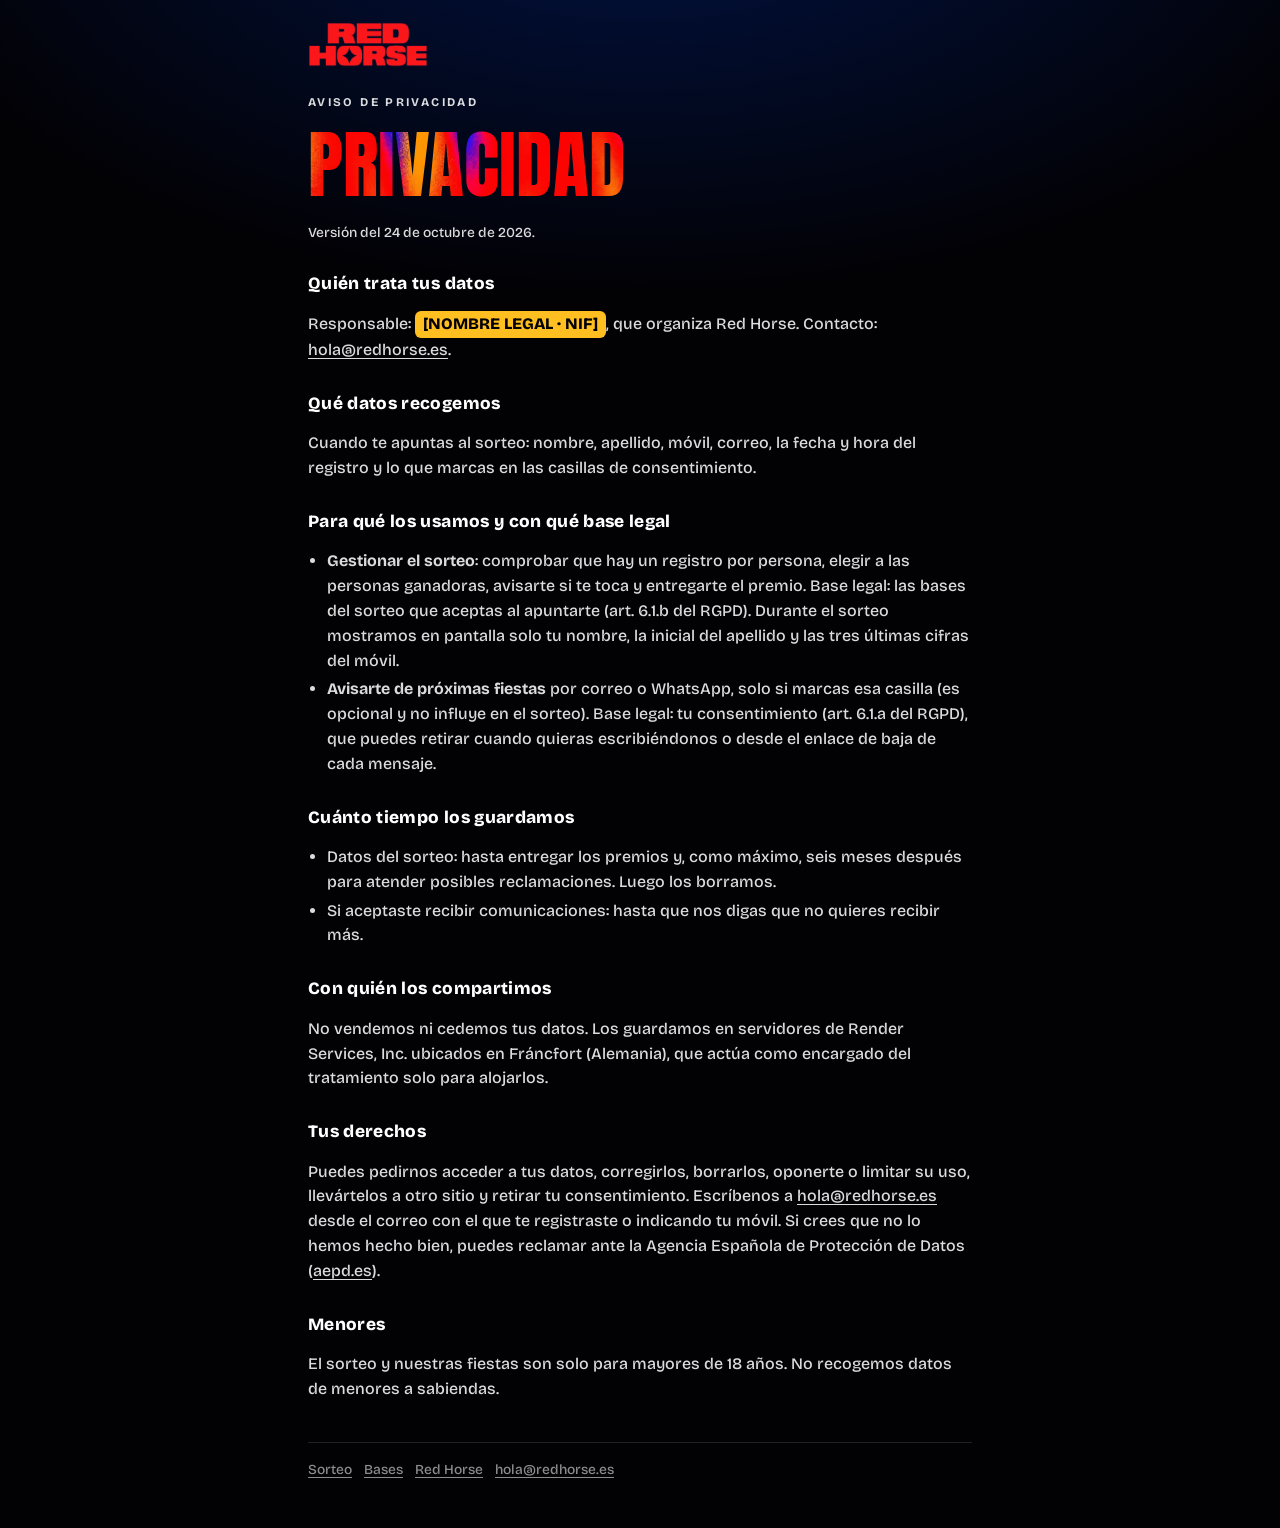
==== privacidad/index.html @ cace5541 "Sorteo en directo: /sorteo (registro), /sorteo/en-vivo (pantalla), /sorteo/panel, bases y privacidad" ====
<!doctype html>
<html lang="es-ES">
<head>
  <meta charset="utf-8">
  <meta name="viewport" content="width=device-width, initial-scale=1, viewport-fit=cover">
  <title>Privacidad · Red Horse</title>
  <meta name="description" content="Cómo tratamos en Red Horse los datos del sorteo y de nuestras comunicaciones.">
  <meta name="theme-color" content="#020103">
  <link rel="icon" href="/favicon.ico" sizes="any">
  <link rel="icon" href="/favicon.svg" type="image/svg+xml">
  <link rel="preconnect" href="https://fonts.googleapis.com">
  <link rel="preconnect" href="https://fonts.gstatic.com" crossorigin>
  <link href="https://fonts.googleapis.com/css2?family=Anton&family=Bricolage+Grotesque:wght@500;700;800&display=swap" rel="stylesheet">
  <link rel="stylesheet" href="/sorteo/sorteo.css?v=20261024123500">
</head>
<body>
  <main class="wrap legal">
    <a class="brand" href="/" aria-label="Red Horse, ir a la web"><img src="/assets/img/wordmark.webp" alt="Red Horse" width="1120" height="421"></a>
    <p class="eyebrow">Aviso de privacidad</p>
    <h1 class="title">Privacidad</h1>
    <p class="updated">Versión del 24 de octubre de 2026.</p>

    <h2>Quién trata tus datos</h2>
    <p>Responsable: <span class="todo">[NOMBRE LEGAL · NIF]</span>, que organiza Red Horse. Contacto: <a href="mailto:hola@redhorse.es">hola@redhorse.es</a>.</p>

    <h2>Qué datos recogemos</h2>
    <p>Cuando te apuntas al sorteo: nombre, apellido, móvil, correo, la fecha y hora del registro y lo que marcas en las casillas de consentimiento.</p>

    <h2>Para qué los usamos y con qué base legal</h2>
    <ul>
      <li><strong>Gestionar el sorteo</strong>: comprobar que hay un registro por persona, elegir a las personas ganadoras, avisarte si te toca y entregarte el premio. Base legal: las bases del sorteo que aceptas al apuntarte (art. 6.1.b del RGPD). Durante el sorteo mostramos en pantalla solo tu nombre, la inicial del apellido y las tres últimas cifras del móvil.</li>
      <li><strong>Avisarte de próximas fiestas</strong> por correo o WhatsApp, solo si marcas esa casilla (es opcional y no influye en el sorteo). Base legal: tu consentimiento (art. 6.1.a del RGPD), que puedes retirar cuando quieras escribiéndonos o desde el enlace de baja de cada mensaje.</li>
    </ul>

    <h2>Cuánto tiempo los guardamos</h2>
    <ul>
      <li>Datos del sorteo: hasta entregar los premios y, como máximo, seis meses después para atender posibles reclamaciones. Luego los borramos.</li>
      <li>Si aceptaste recibir comunicaciones: hasta que nos digas que no quieres recibir más.</li>
    </ul>

    <h2>Con quién los compartimos</h2>
    <p>No vendemos ni cedemos tus datos. Los guardamos en servidores de Render Services, Inc. ubicados en Fráncfort (Alemania), que actúa como encargado del tratamiento solo para alojarlos.</p>

    <h2>Tus derechos</h2>
    <p>Puedes pedirnos acceder a tus datos, corregirlos, borrarlos, oponerte o limitar su uso, llevártelos a otro sitio y retirar tu consentimiento. Escríbenos a <a href="mailto:hola@redhorse.es">hola@redhorse.es</a> desde el correo con el que te registraste o indicando tu móvil. Si crees que no lo hemos hecho bien, puedes reclamar ante la Agencia Española de Protección de Datos (<a href="https://www.aepd.es" target="_blank" rel="noopener">aepd.es</a>).</p>

    <h2>Menores</h2>
    <p>El sorteo y nuestras fiestas son solo para mayores de 18 años. No recogemos datos de menores a sabiendas.</p>

    <footer class="foot"><a href="/sorteo/">Sorteo</a><a href="/sorteo/bases/">Bases</a><a href="/">Red Horse</a><a href="mailto:hola@redhorse.es">hola@redhorse.es</a></footer>
  </main>
</body>
</html>
---- sorteo/sorteo.css ----
/* Red Horse · sorteo — páginas legales y panel del equipo. */
:root{
  --ink:#020103; --bone:#fff; --bone-rgb:255,255,255;
  --red:#FB1216; --red-rgb:251,18,22; --gold:#FFBF21; --abyss:#011A5F; --abyss-rgb:1,26,95;
  --sans:'Bricolage Grotesque', system-ui, -apple-system, 'Segoe UI', sans-serif;
  --display:'Anton', Impact, 'Arial Narrow', sans-serif;
}
*,*::before,*::after{box-sizing:border-box}
html{-webkit-text-size-adjust:100%;background:var(--ink)}
body{margin:0;min-height:100svh;color:var(--bone);font:500 1rem/1.55 var(--sans);
  background:radial-gradient(90% 40% at 50% -8%, rgba(var(--abyss-rgb),.7), transparent 70%), var(--ink)}
a{color:inherit;text-underline-offset:.2em}
a:hover{color:var(--gold)}
:focus-visible{outline:3px solid var(--gold);outline-offset:3px;border-radius:6px}
.wrap{max-width:44rem;margin:0 auto;padding:max(18px,env(safe-area-inset-top)) 20px 48px}
.brand{display:block;width:120px;margin:4px 0 28px}
.brand img{display:block;width:100%;height:auto}
.eyebrow{margin:0 0 6px;font:700 .74rem/1.2 var(--sans);letter-spacing:.2em;text-transform:uppercase;color:rgba(var(--bone-rgb),.7)}
.title{margin:0 0 18px;font:400 clamp(2.8rem,11vw,4.6rem)/1.04 var(--display);text-transform:uppercase;padding-top:.16em;
  color:var(--red);background:url(/assets/img/thermal-core.webp) 50% 40%/cover;-webkit-background-clip:text;background-clip:text;-webkit-text-fill-color:transparent}
.legal h2{margin:30px 0 8px;font:800 1.08rem/1.3 var(--sans);letter-spacing:.02em}
.legal p,.legal li{color:rgba(var(--bone-rgb),.86)}
.legal ul{padding-left:1.2em}
.legal li{margin:4px 0}
.updated{font-size:.86rem;color:rgba(var(--bone-rgb),.55)}
.todo{display:inline-block;padding:1px 8px;border-radius:6px;background:var(--gold);color:var(--ink);font-weight:800}
.foot{margin-top:40px;padding-top:16px;border-top:1px solid rgba(var(--bone-rgb),.12);font-size:.86rem;color:rgba(var(--bone-rgb),.55)}
.foot a{margin-right:12px}

/* ───── panel ───── */
.btn{display:inline-flex;align-items:center;justify-content:center;gap:8px;min-height:44px;padding:0 18px;border-radius:999px;border:0;
  background:var(--red);color:var(--bone);font:800 .86rem/1 var(--sans);letter-spacing:.08em;text-transform:uppercase;cursor:pointer;text-decoration:none}
.btn:hover{color:var(--bone);filter:brightness(1.1)}
.btn:active{transform:scale(.97)}
.btn--ghost{background:transparent;border:1px solid rgba(var(--bone-rgb),.4)}
.btn--ghost:hover{background:rgba(var(--bone-rgb),.06);border-color:var(--bone)}
.btn--on{background:var(--gold);color:var(--ink)}
.btn--on:hover{color:var(--ink)}
.btn[disabled]{opacity:.45;cursor:not-allowed}
input.in{height:46px;padding:0 14px;border-radius:12px;border:1px solid rgba(var(--bone-rgb),.24);background:rgba(var(--bone-rgb),.06);color:var(--bone);font:500 16px/1 var(--sans);width:100%}
input.in:focus{outline:none;border-color:var(--gold);box-shadow:0 0 0 3px rgba(255,191,33,.28)}
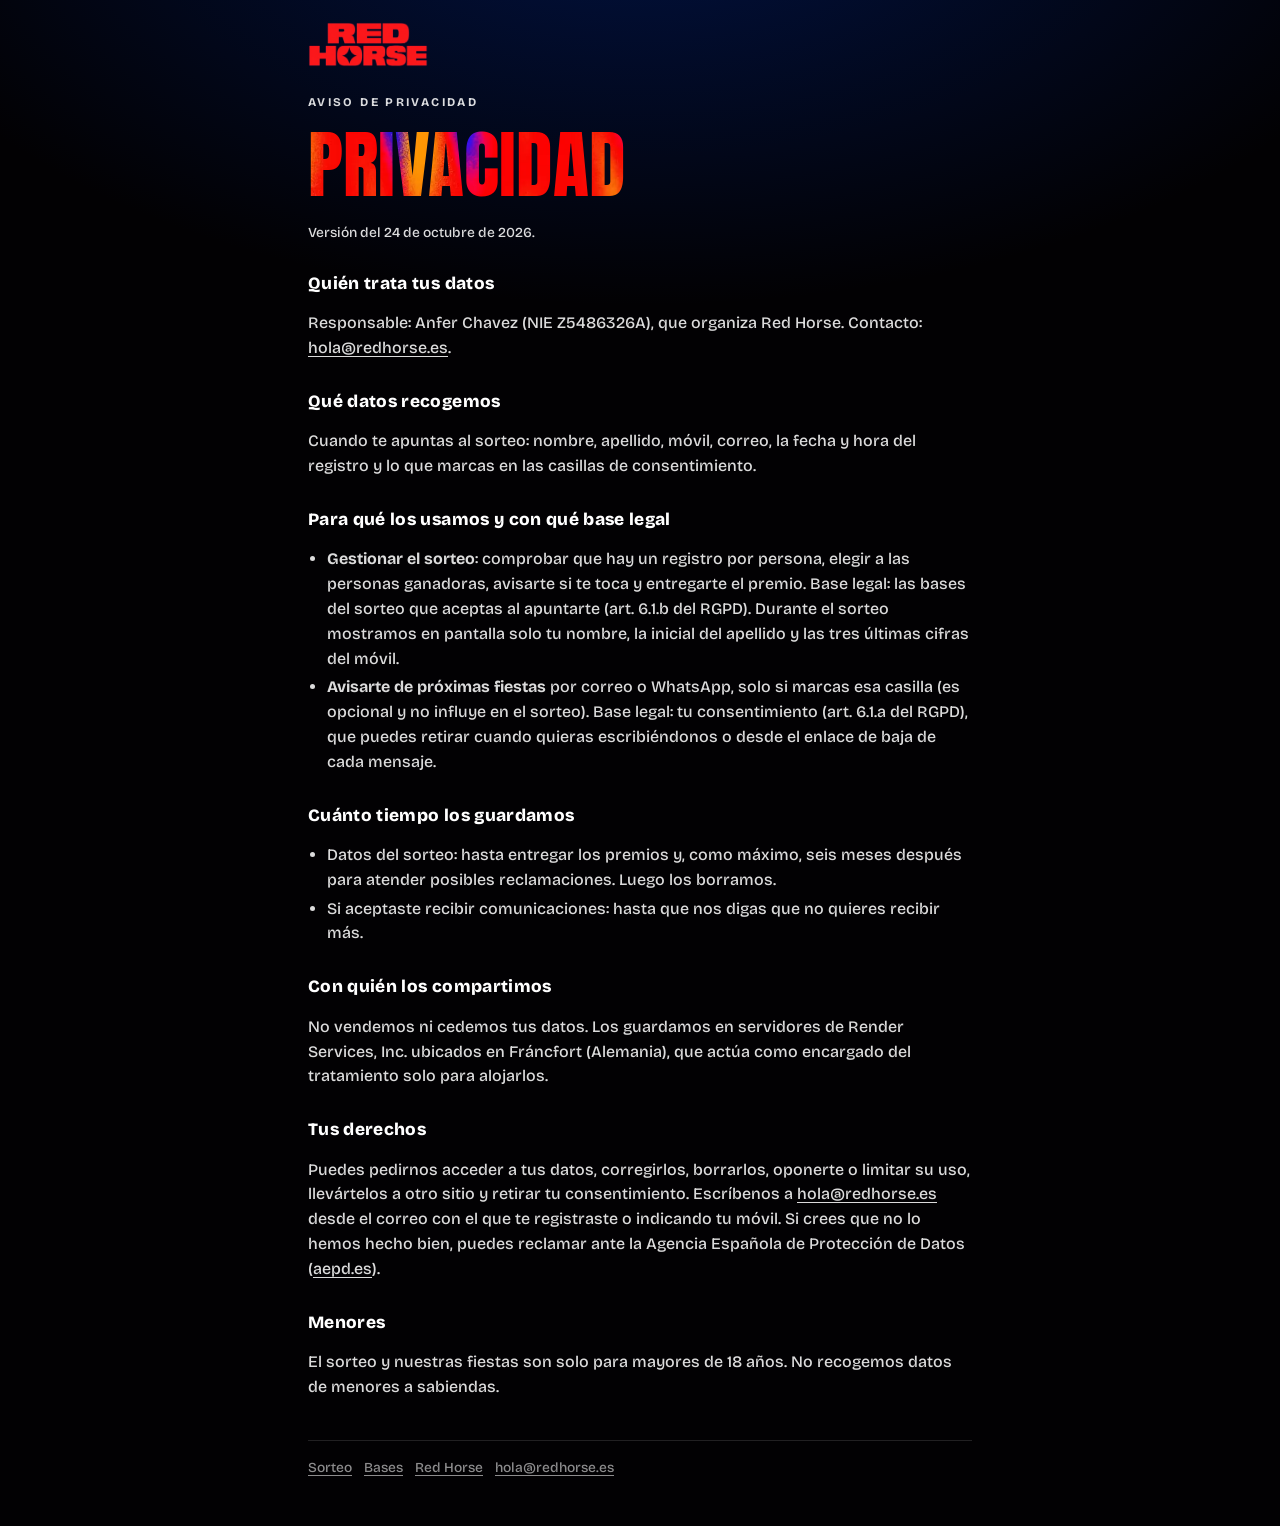
==== commit d905a4b5: "Bases y privacidad: responsable del tratamiento Co-Authored-By: Claude Opus 5.5 <noreply@anthropic.c" ====
--- a/privacidad/index.html
+++ b/privacidad/index.html
@@ -21,7 +21,7 @@
     <p class="updated">Versión del 24 de octubre de 2026.</p>
 
     <h2>Quién trata tus datos</h2>
-    <p>Responsable: <span class="todo">[NOMBRE LEGAL · NIF]</span>, que organiza Red Horse. Contacto: <a href="mailto:hola@redhorse.es">hola@redhorse.es</a>.</p>
+    <p>Responsable: Anfer Chavez (NIE Z5486326A), que organiza Red Horse. Contacto: <a href="mailto:hola@redhorse.es">hola@redhorse.es</a>.</p>
 
     <h2>Qué datos recogemos</h2>
     <p>Cuando te apuntas al sorteo: nombre, apellido, móvil, correo, la fecha y hora del registro y lo que marcas en las casillas de consentimiento.</p>
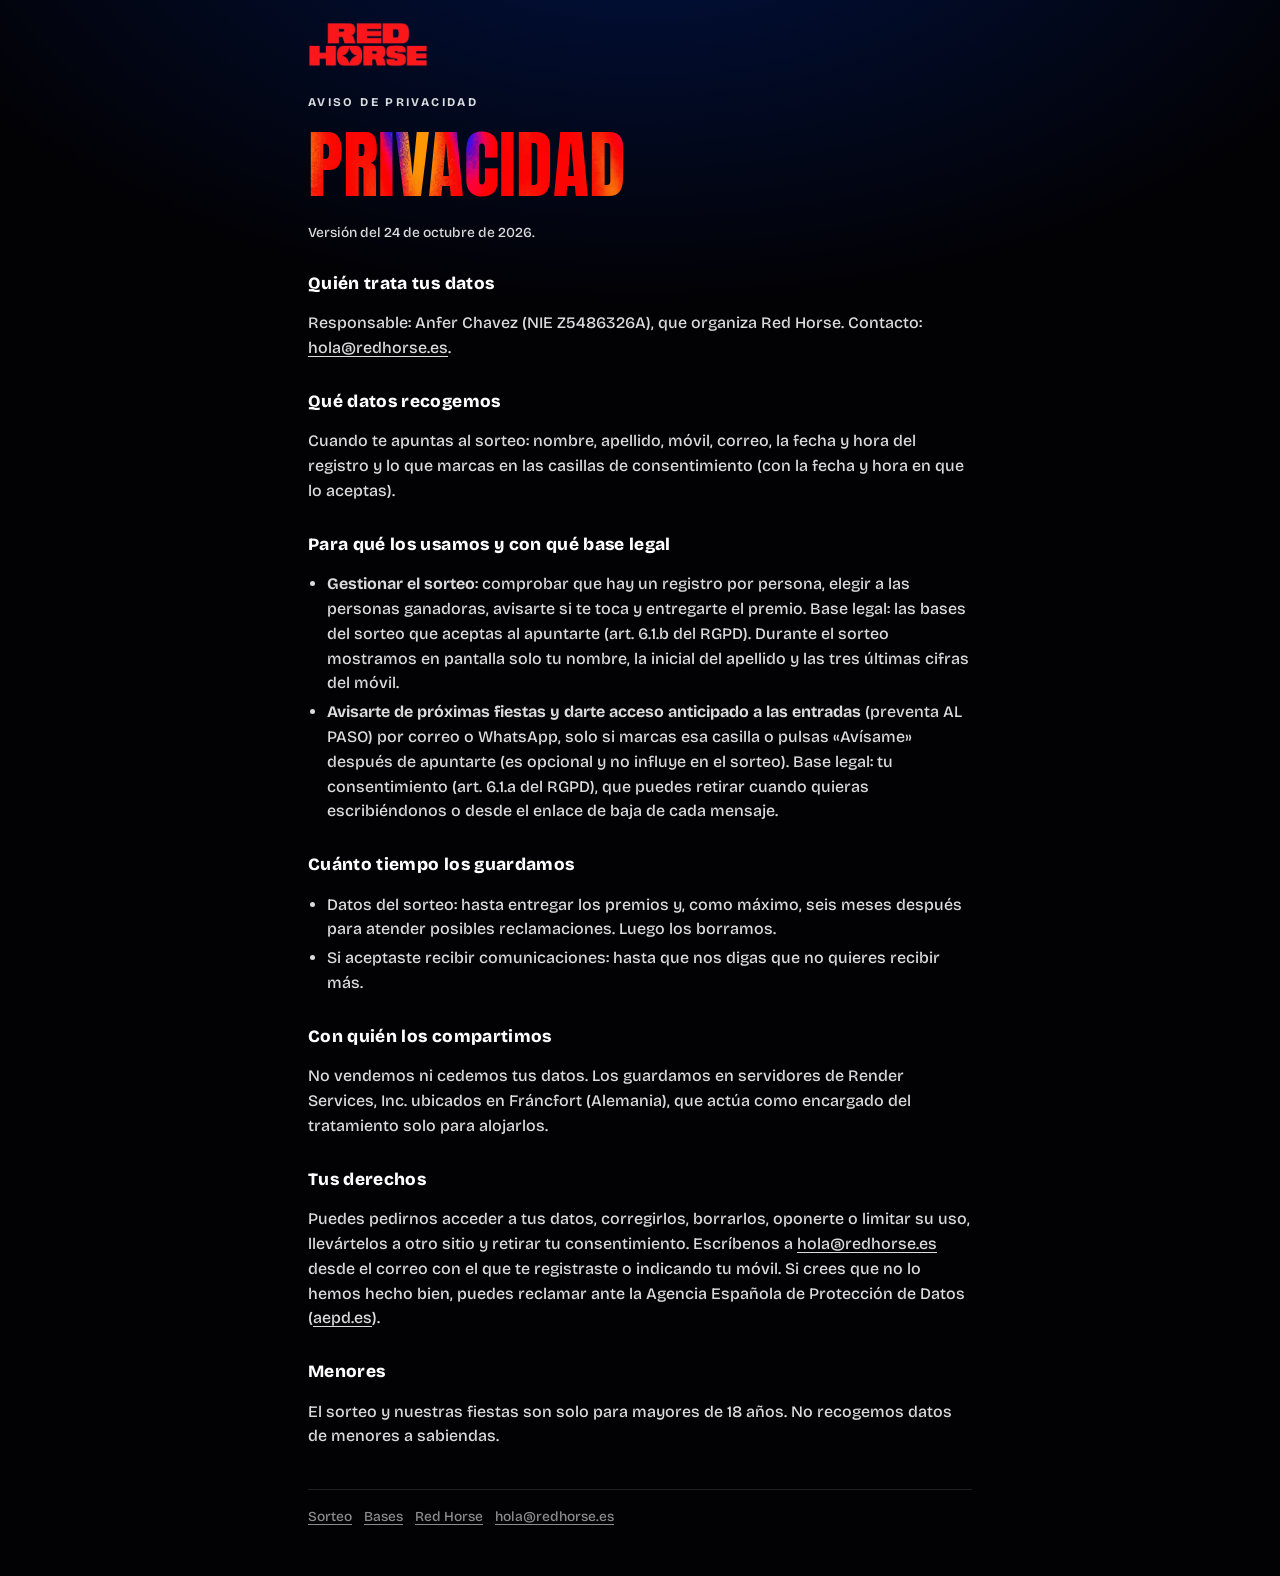
==== commit 1125df5f: "Sorteo: casilla de preventa AL PASO y botón «Avísame» en la confirmación Co-Authored-By: Claude Opus" ====
--- a/privacidad/index.html
+++ b/privacidad/index.html
@@ -24,12 +24,12 @@
     <p>Responsable: Anfer Chavez (NIE Z5486326A), que organiza Red Horse. Contacto: <a href="mailto:hola@redhorse.es">hola@redhorse.es</a>.</p>
 
     <h2>Qué datos recogemos</h2>
-    <p>Cuando te apuntas al sorteo: nombre, apellido, móvil, correo, la fecha y hora del registro y lo que marcas en las casillas de consentimiento.</p>
+    <p>Cuando te apuntas al sorteo: nombre, apellido, móvil, correo, la fecha y hora del registro y lo que marcas en las casillas de consentimiento (con la fecha y hora en que lo aceptas).</p>
 
     <h2>Para qué los usamos y con qué base legal</h2>
     <ul>
       <li><strong>Gestionar el sorteo</strong>: comprobar que hay un registro por persona, elegir a las personas ganadoras, avisarte si te toca y entregarte el premio. Base legal: las bases del sorteo que aceptas al apuntarte (art. 6.1.b del RGPD). Durante el sorteo mostramos en pantalla solo tu nombre, la inicial del apellido y las tres últimas cifras del móvil.</li>
-      <li><strong>Avisarte de próximas fiestas</strong> por correo o WhatsApp, solo si marcas esa casilla (es opcional y no influye en el sorteo). Base legal: tu consentimiento (art. 6.1.a del RGPD), que puedes retirar cuando quieras escribiéndonos o desde el enlace de baja de cada mensaje.</li>
+      <li><strong>Avisarte de próximas fiestas y darte acceso anticipado a las entradas</strong> (preventa AL PASO) por correo o WhatsApp, solo si marcas esa casilla o pulsas «Avísame» después de apuntarte (es opcional y no influye en el sorteo). Base legal: tu consentimiento (art. 6.1.a del RGPD), que puedes retirar cuando quieras escribiéndonos o desde el enlace de baja de cada mensaje.</li>
     </ul>
 
     <h2>Cuánto tiempo los guardamos</h2>
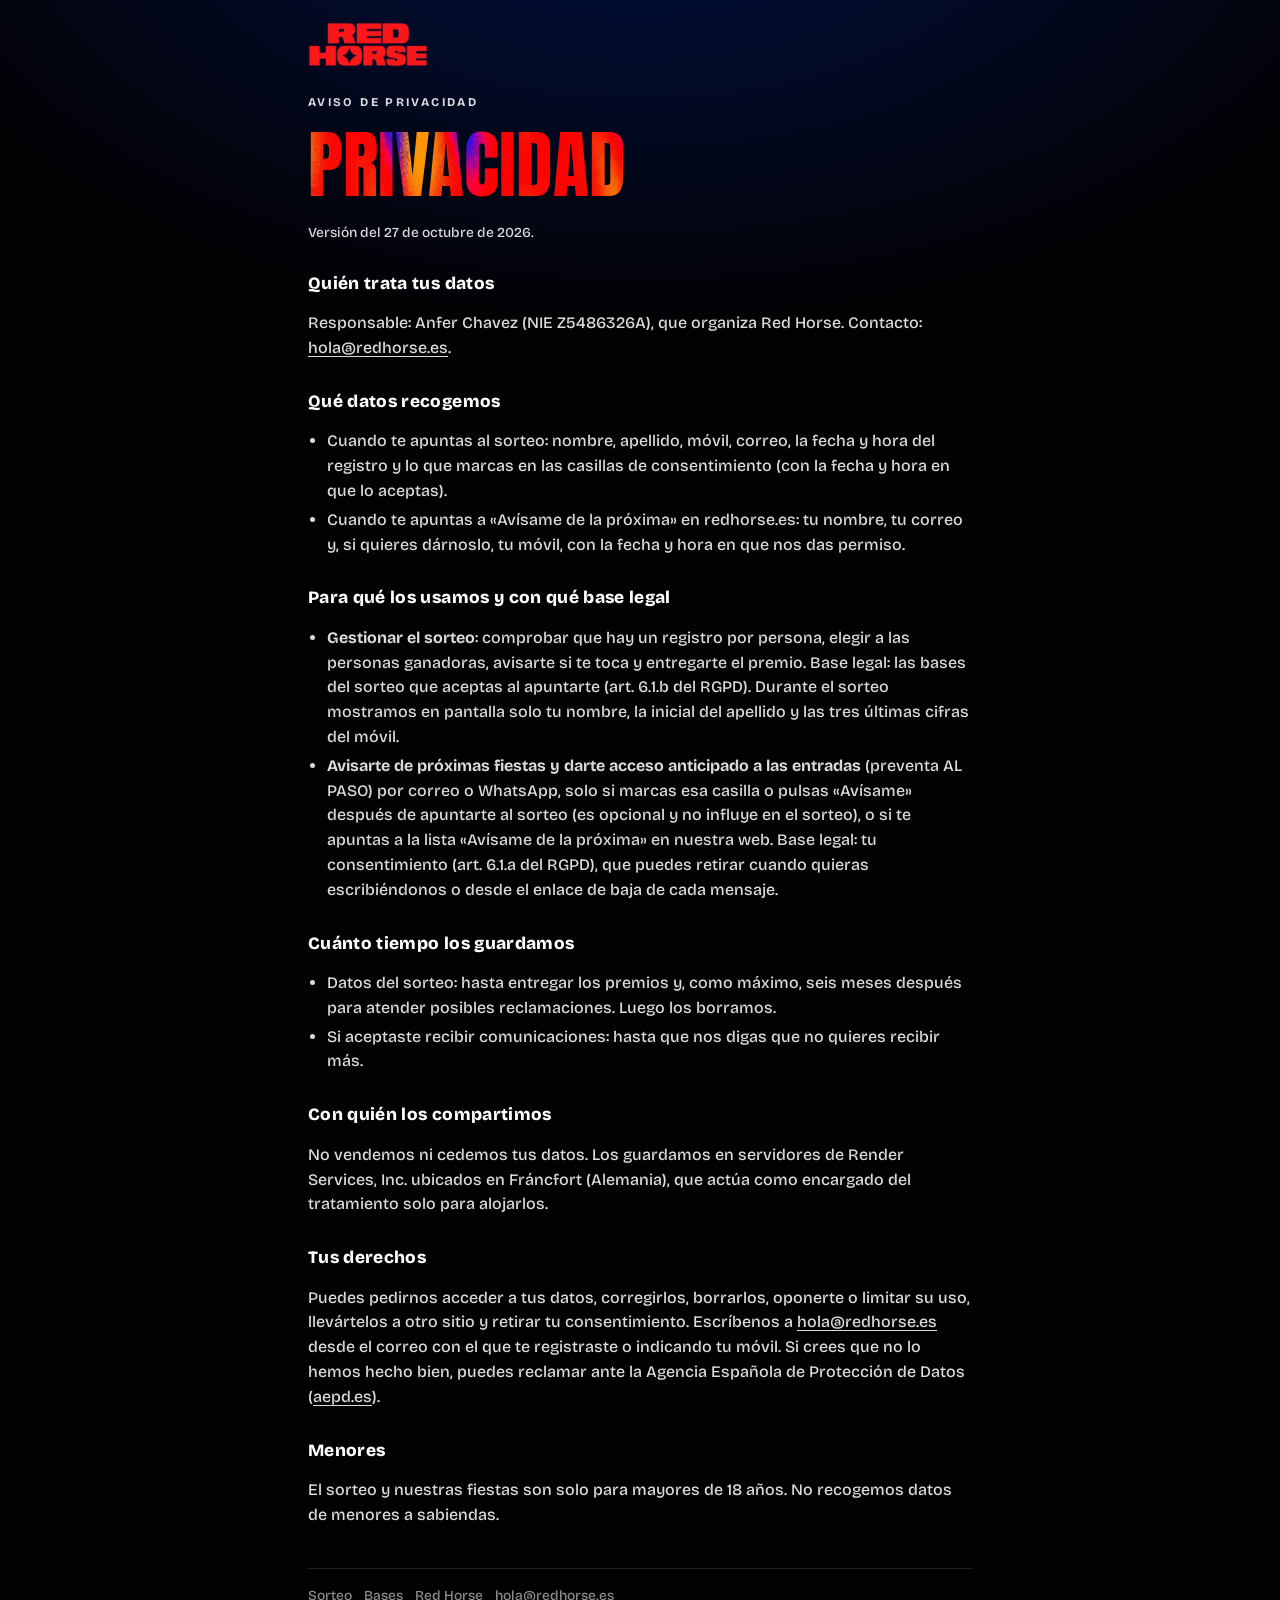
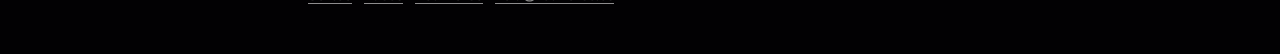
==== commit e1967af5: "Home de marca tras la primera edición: recap y reels de Instagram, artistas, comentarios reales y fo" ====
--- a/privacidad/index.html
+++ b/privacidad/index.html
@@ -4,7 +4,7 @@
   <meta charset="utf-8">
   <meta name="viewport" content="width=device-width, initial-scale=1, viewport-fit=cover">
   <title>Privacidad · Red Horse</title>
-  <meta name="description" content="Cómo tratamos en Red Horse los datos del sorteo y de nuestras comunicaciones.">
+  <meta name="description" content="Cómo tratamos en Red Horse los datos del sorteo, de la lista «Avísame» y de nuestras comunicaciones.">
   <meta name="theme-color" content="#020103">
   <link rel="icon" href="/favicon.ico" sizes="any">
   <link rel="icon" href="/favicon.svg" type="image/svg+xml">
@@ -18,18 +18,21 @@
     <a class="brand" href="/" aria-label="Red Horse, ir a la web"><img src="/assets/img/wordmark.webp" alt="Red Horse" width="1120" height="421"></a>
     <p class="eyebrow">Aviso de privacidad</p>
     <h1 class="title">Privacidad</h1>
-    <p class="updated">Versión del 24 de octubre de 2026.</p>
+    <p class="updated">Versión del 27 de octubre de 2026.</p>
 
     <h2>Quién trata tus datos</h2>
     <p>Responsable: Anfer Chavez (NIE Z5486326A), que organiza Red Horse. Contacto: <a href="mailto:hola@redhorse.es">hola@redhorse.es</a>.</p>
 
     <h2>Qué datos recogemos</h2>
-    <p>Cuando te apuntas al sorteo: nombre, apellido, móvil, correo, la fecha y hora del registro y lo que marcas en las casillas de consentimiento (con la fecha y hora en que lo aceptas).</p>
+    <ul>
+      <li>Cuando te apuntas al sorteo: nombre, apellido, móvil, correo, la fecha y hora del registro y lo que marcas en las casillas de consentimiento (con la fecha y hora en que lo aceptas).</li>
+      <li>Cuando te apuntas a «Avísame de la próxima» en redhorse.es: tu nombre, tu correo y, si quieres dárnoslo, tu móvil, con la fecha y hora en que nos das permiso.</li>
+    </ul>
 
     <h2>Para qué los usamos y con qué base legal</h2>
     <ul>
       <li><strong>Gestionar el sorteo</strong>: comprobar que hay un registro por persona, elegir a las personas ganadoras, avisarte si te toca y entregarte el premio. Base legal: las bases del sorteo que aceptas al apuntarte (art. 6.1.b del RGPD). Durante el sorteo mostramos en pantalla solo tu nombre, la inicial del apellido y las tres últimas cifras del móvil.</li>
-      <li><strong>Avisarte de próximas fiestas y darte acceso anticipado a las entradas</strong> (preventa AL PASO) por correo o WhatsApp, solo si marcas esa casilla o pulsas «Avísame» después de apuntarte (es opcional y no influye en el sorteo). Base legal: tu consentimiento (art. 6.1.a del RGPD), que puedes retirar cuando quieras escribiéndonos o desde el enlace de baja de cada mensaje.</li>
+      <li><strong>Avisarte de próximas fiestas y darte acceso anticipado a las entradas</strong> (preventa AL PASO) por correo o WhatsApp, solo si marcas esa casilla o pulsas «Avísame» después de apuntarte al sorteo (es opcional y no influye en el sorteo), o si te apuntas a la lista «Avísame de la próxima» en nuestra web. Base legal: tu consentimiento (art. 6.1.a del RGPD), que puedes retirar cuando quieras escribiéndonos o desde el enlace de baja de cada mensaje.</li>
     </ul>
 
     <h2>Cuánto tiempo los guardamos</h2>
